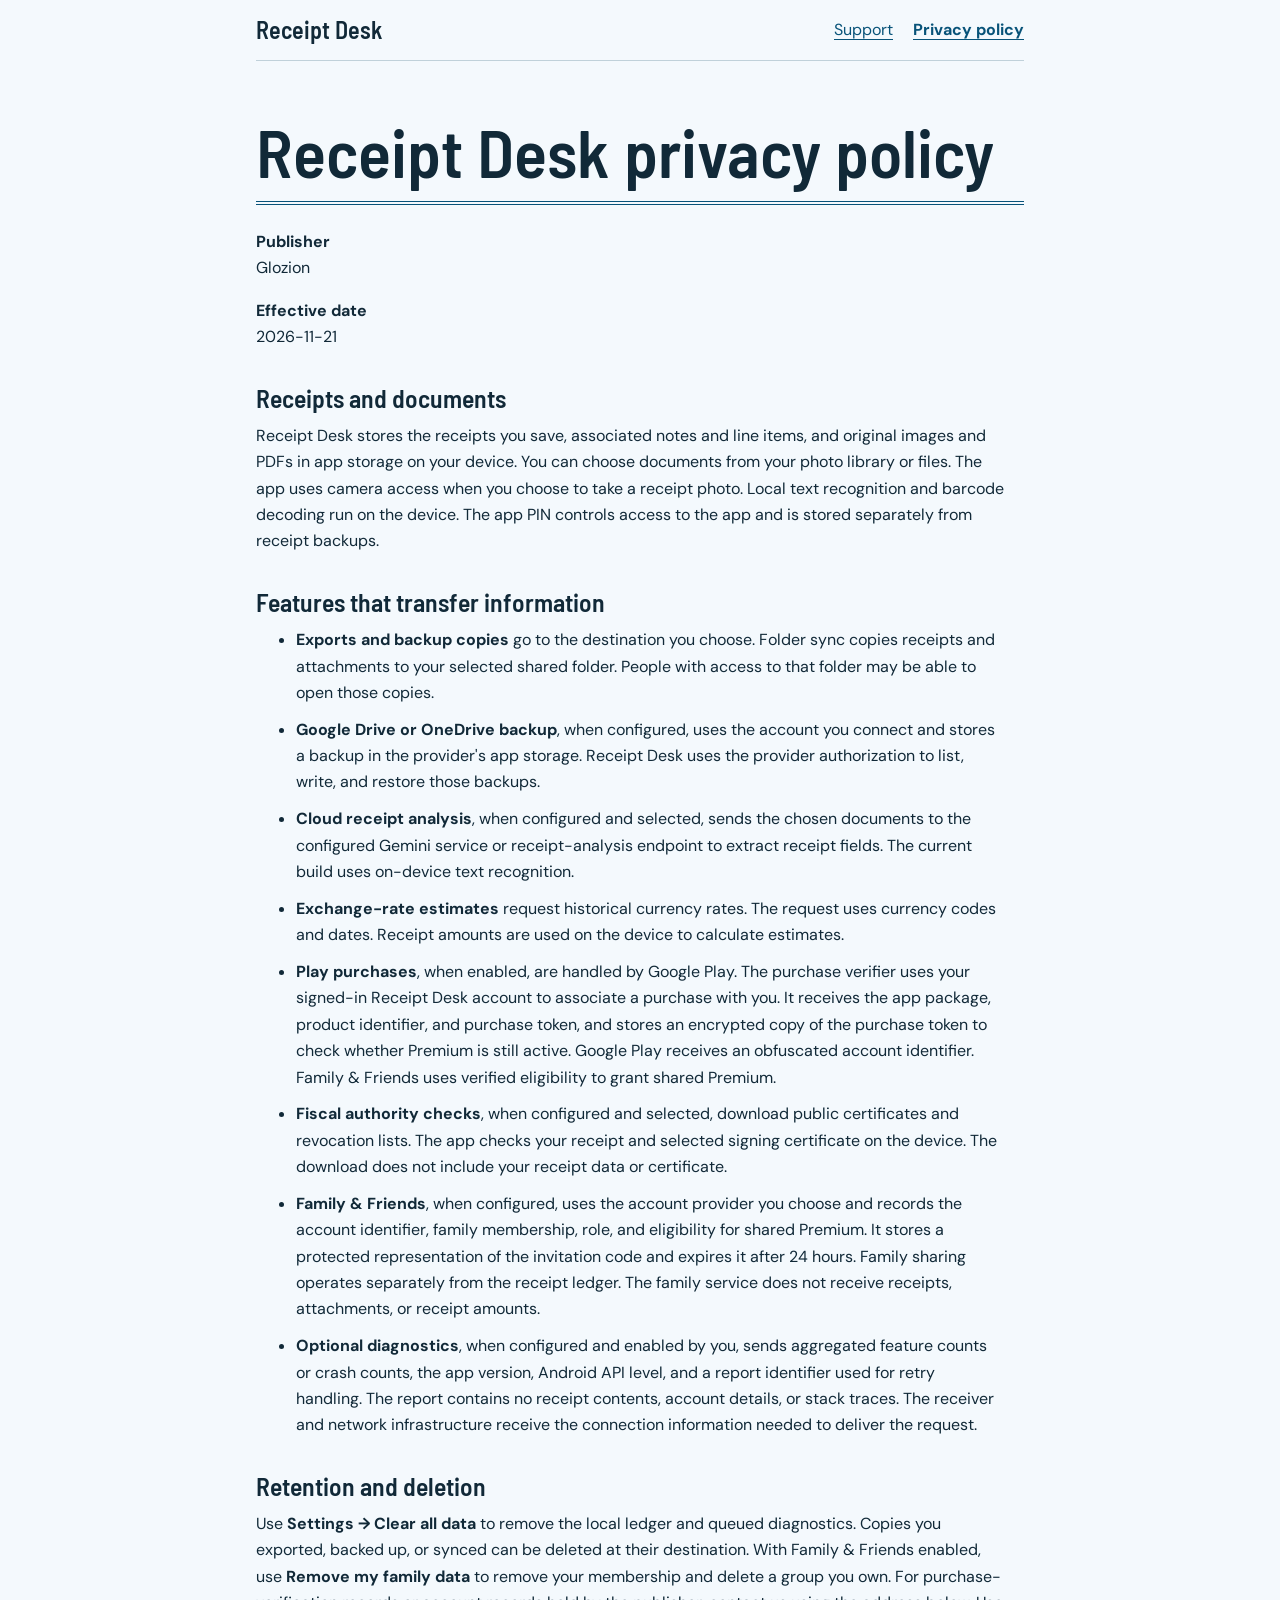
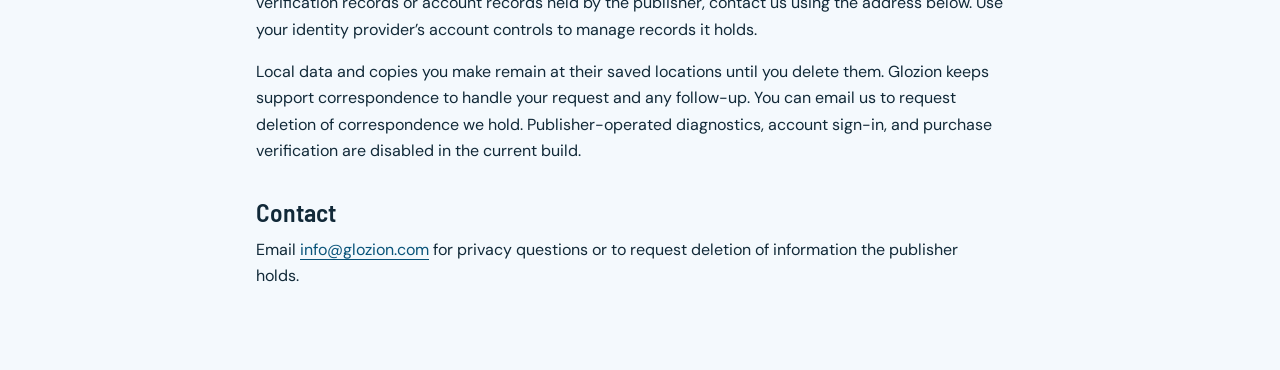
==== privacy.html @ a340acbf "Publish Receipt Desk support and privacy policy" ====
<!doctype html>
<html lang="en">
<head>
  <meta charset="utf-8">
  <meta name="viewport" content="width=device-width, initial-scale=1">
  <title>Receipt Desk privacy policy</title>
  <link rel="stylesheet" href="./page.css">
</head>
<body>
  <a class="skip" href="#content">Skip to content</a>
  <header>
    <span class="brand">Receipt Desk</span>
    <nav aria-label="Receipt Desk information">
      <a href="./support.html">Support</a>
      <a href="./privacy.html" aria-current="page">Privacy policy</a>
    </nav>
  </header>
  <main id="content">
    <h1>Receipt Desk privacy policy</h1>
    <p><strong>Publisher</strong><br>Glozion</p>
    <p><strong>Effective date</strong><br>2026-11-21</p>
    <h2>Receipts and documents</h2>
    <p>Receipt Desk stores the receipts you save, associated notes and line items, and original images and PDFs in app storage on your device. You can choose documents from your photo library or files. The app uses camera access when you choose to take a receipt photo. Local text recognition and barcode decoding run on the device. The app PIN controls access to the app and is stored separately from receipt backups.</p>
    <h2>Features that transfer information</h2>
    <ul><li><strong>Exports and backup copies</strong> go to the destination you choose. Folder sync copies receipts and attachments to your selected shared folder. People with access to that folder may be able to open those copies.</li><li><strong>Google Drive or OneDrive backup</strong>, when configured, uses the account you connect and stores a backup in the provider&#39;s app storage. Receipt Desk uses the provider authorization to list, write, and restore those backups.</li><li><strong>Cloud receipt analysis</strong>, when configured and selected, sends the chosen documents to the configured Gemini service or receipt-analysis endpoint to extract receipt fields. The current build uses on-device text recognition.</li><li><strong>Exchange-rate estimates</strong> request historical currency rates. The request uses currency codes and dates. Receipt amounts are used on the device to calculate estimates.</li><li><strong>Play purchases</strong>, when enabled, are handled by Google Play. The purchase verifier uses your signed-in Receipt Desk account to associate a purchase with you. It receives the app package, product identifier, and purchase token, and stores an encrypted copy of the purchase token to check whether Premium is still active. Google Play receives an obfuscated account identifier. Family &amp; Friends uses verified eligibility to grant shared Premium.</li><li><strong>Fiscal authority checks</strong>, when configured and selected, download public certificates and revocation lists. The app checks your receipt and selected signing certificate on the device. The download does not include your receipt data or certificate.</li><li><strong>Family &amp; Friends</strong>, when configured, uses the account provider you choose and records the account identifier, family membership, role, and eligibility for shared Premium. It stores a protected representation of the invitation code and expires it after 24 hours. Family sharing operates separately from the receipt ledger. The family service does not receive receipts, attachments, or receipt amounts.</li><li><strong>Optional diagnostics</strong>, when configured and enabled by you, sends aggregated feature counts or crash counts, the app version, Android API level, and a report identifier used for retry handling. The report contains no receipt contents, account details, or stack traces. The receiver and network infrastructure receive the connection information needed to deliver the request.</li></ul>
    <h2>Retention and deletion</h2>
    <p>Use <strong>Settings → Clear all data</strong> to remove the local ledger and queued diagnostics. Copies you exported, backed up, or synced can be deleted at their destination. With Family &amp; Friends enabled, use <strong>Remove my family data</strong> to remove your membership and delete a group you own. For purchase-verification records or account records held by the publisher, contact us using the address below. Use your identity provider’s account controls to manage records it holds.</p>
    <p>Local data and copies you make remain at their saved locations until you delete them. Glozion keeps support correspondence to handle your request and any follow-up. You can email us to request deletion of correspondence we hold. Publisher-operated diagnostics, account sign-in, and purchase verification are disabled in the current build.</p>
    <h2>Contact</h2>
    <p>Email <a href="mailto:info@glozion.com">info@glozion.com</a> for privacy questions or to request deletion of information the publisher holds.</p>
  </main>
</body>
</html>
---- page.css ----
@font-face {
  font-family: 'Barlow Semi Condensed';
  src: url('./barlow-semibold.ttf') format('truetype');
  font-weight: 600;
  font-display: swap;
}
@font-face {
  font-family: 'DM Sans';
  src: url('./dm-sans-regular.ttf') format('truetype');
  font-weight: 400;
  font-display: swap;
}
@font-face {
  font-family: 'DM Sans';
  src: url('./dm-sans-bold.ttf') format('truetype');
  font-weight: 700;
  font-display: swap;
}
:root {
  color-scheme: light dark;
  --paper: oklch(98% .007 236);
  --ink: oklch(27% .041 237);
  --muted: oklch(43% .044 237);
  --accent: oklch(42% .091 239);
  --rule: oklch(85% .022 232);
}
@media (prefers-color-scheme: dark) {
  :root {
    --paper: oklch(23% .024 239);
    --ink: oklch(93% .014 238);
    --muted: oklch(78% .034 236);
    --accent: oklch(82% .085 231);
    --rule: oklch(46% .035 239);
  }
}
* { box-sizing: border-box; }
body { margin: 0; background: var(--paper); color: var(--ink); font: 1rem/1.65 'DM Sans', sans-serif; }
a { color: var(--accent); text-underline-offset: .23em; }
a:focus-visible { outline: 2px solid var(--accent); outline-offset: 4px; }
header, main { width: min(100% - 2rem, 48rem); margin-inline: auto; }
header { display: flex; flex-wrap: wrap; justify-content: space-between; align-items: center; gap: 0 .75rem; border-bottom: 1px solid var(--rule); padding-block: .5rem; }
.brand, nav a { display: inline-flex; align-items: center; min-height: 44px; }
.brand, h1, h2 { font-family: 'Barlow Semi Condensed', sans-serif; font-weight: 600; }
.brand { font-size: 1.5rem; color: var(--ink); }
nav { display: flex; flex-wrap: wrap; column-gap: 1.25rem; }
[aria-current='page'] { font-weight: 700; }
main { padding: clamp(1.5rem, 6vw, 3.5rem) 0 4rem; overflow-wrap: anywhere; }
h1 { font-size: clamp(2.8rem, 9vw, 4.25rem); line-height: 1; margin: 0 0 1.5rem; padding-bottom: 1rem; border-bottom: 4px double var(--accent); }
h2 { font-size: 1.6rem; line-height: 1.2; margin: 2rem 0 .6rem; }
p, ul { max-width: 68ch; margin: 0 0 1rem; }
li + li { margin-top: .65rem; }
.skip { position: absolute; left: 1rem; top: -6rem; background: var(--paper); padding: .65rem; }
.skip:focus { top: 1rem; }
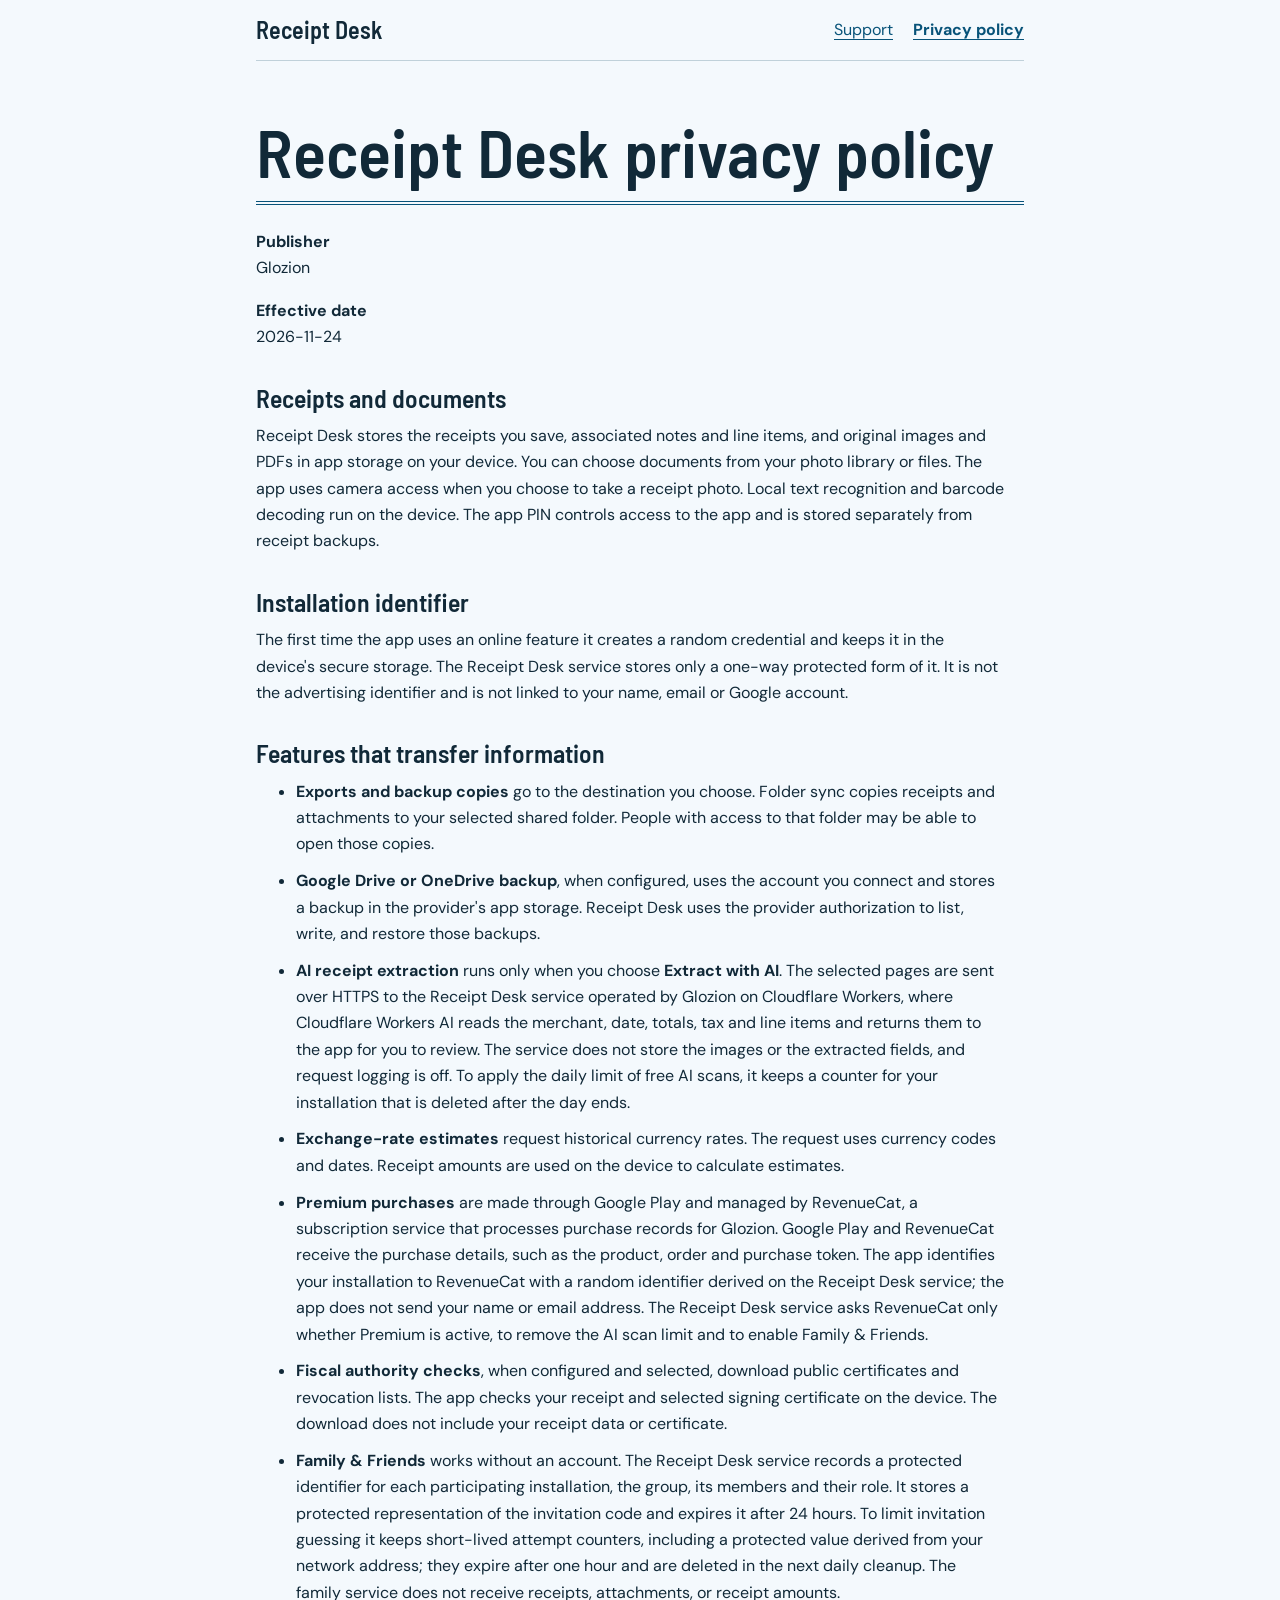
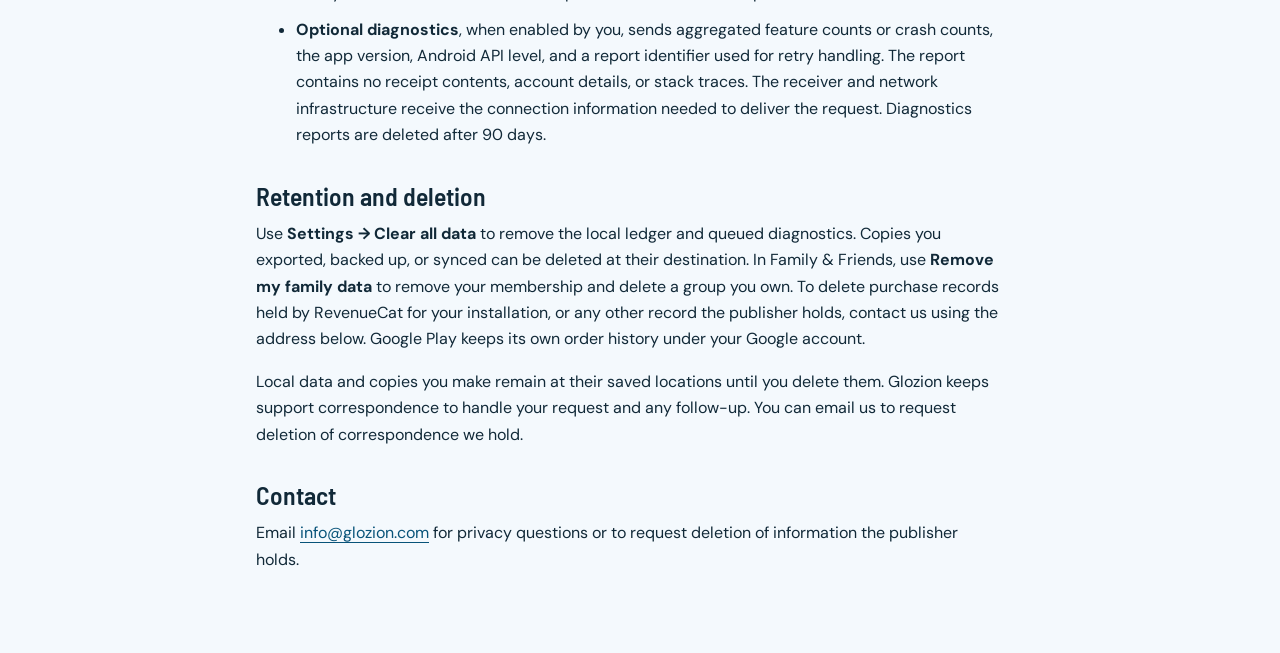
==== commit eac104ed: "Update privacy policy and support for RevenueCat, Cloudflare AI and device-based Family & Friends Co" ====
--- a/privacy.html
+++ b/privacy.html
@@ -18,14 +18,16 @@
   <main id="content">
     <h1>Receipt Desk privacy policy</h1>
     <p><strong>Publisher</strong><br>Glozion</p>
-    <p><strong>Effective date</strong><br>2026-11-21</p>
+    <p><strong>Effective date</strong><br>2026-11-24</p>
     <h2>Receipts and documents</h2>
     <p>Receipt Desk stores the receipts you save, associated notes and line items, and original images and PDFs in app storage on your device. You can choose documents from your photo library or files. The app uses camera access when you choose to take a receipt photo. Local text recognition and barcode decoding run on the device. The app PIN controls access to the app and is stored separately from receipt backups.</p>
+    <h2>Installation identifier</h2>
+    <p>The first time the app uses an online feature it creates a random credential and keeps it in the device&#39;s secure storage. The Receipt Desk service stores only a one-way protected form of it. It is not the advertising identifier and is not linked to your name, email or Google account.</p>
     <h2>Features that transfer information</h2>
-    <ul><li><strong>Exports and backup copies</strong> go to the destination you choose. Folder sync copies receipts and attachments to your selected shared folder. People with access to that folder may be able to open those copies.</li><li><strong>Google Drive or OneDrive backup</strong>, when configured, uses the account you connect and stores a backup in the provider&#39;s app storage. Receipt Desk uses the provider authorization to list, write, and restore those backups.</li><li><strong>Cloud receipt analysis</strong>, when configured and selected, sends the chosen documents to the configured Gemini service or receipt-analysis endpoint to extract receipt fields. The current build uses on-device text recognition.</li><li><strong>Exchange-rate estimates</strong> request historical currency rates. The request uses currency codes and dates. Receipt amounts are used on the device to calculate estimates.</li><li><strong>Play purchases</strong>, when enabled, are handled by Google Play. The purchase verifier uses your signed-in Receipt Desk account to associate a purchase with you. It receives the app package, product identifier, and purchase token, and stores an encrypted copy of the purchase token to check whether Premium is still active. Google Play receives an obfuscated account identifier. Family &amp; Friends uses verified eligibility to grant shared Premium.</li><li><strong>Fiscal authority checks</strong>, when configured and selected, download public certificates and revocation lists. The app checks your receipt and selected signing certificate on the device. The download does not include your receipt data or certificate.</li><li><strong>Family &amp; Friends</strong>, when configured, uses the account provider you choose and records the account identifier, family membership, role, and eligibility for shared Premium. It stores a protected representation of the invitation code and expires it after 24 hours. Family sharing operates separately from the receipt ledger. The family service does not receive receipts, attachments, or receipt amounts.</li><li><strong>Optional diagnostics</strong>, when configured and enabled by you, sends aggregated feature counts or crash counts, the app version, Android API level, and a report identifier used for retry handling. The report contains no receipt contents, account details, or stack traces. The receiver and network infrastructure receive the connection information needed to deliver the request.</li></ul>
+    <ul><li><strong>Exports and backup copies</strong> go to the destination you choose. Folder sync copies receipts and attachments to your selected shared folder. People with access to that folder may be able to open those copies.</li><li><strong>Google Drive or OneDrive backup</strong>, when configured, uses the account you connect and stores a backup in the provider&#39;s app storage. Receipt Desk uses the provider authorization to list, write, and restore those backups.</li><li><strong>AI receipt extraction</strong> runs only when you choose <strong>Extract with AI</strong>. The selected pages are sent over HTTPS to the Receipt Desk service operated by Glozion on Cloudflare Workers, where Cloudflare Workers AI reads the merchant, date, totals, tax and line items and returns them to the app for you to review. The service does not store the images or the extracted fields, and request logging is off. To apply the daily limit of free AI scans, it keeps a counter for your installation that is deleted after the day ends.</li><li><strong>Exchange-rate estimates</strong> request historical currency rates. The request uses currency codes and dates. Receipt amounts are used on the device to calculate estimates.</li><li><strong>Premium purchases</strong> are made through Google Play and managed by RevenueCat, a subscription service that processes purchase records for Glozion. Google Play and RevenueCat receive the purchase details, such as the product, order and purchase token. The app identifies your installation to RevenueCat with a random identifier derived on the Receipt Desk service; the app does not send your name or email address. The Receipt Desk service asks RevenueCat only whether Premium is active, to remove the AI scan limit and to enable Family &amp; Friends.</li><li><strong>Fiscal authority checks</strong>, when configured and selected, download public certificates and revocation lists. The app checks your receipt and selected signing certificate on the device. The download does not include your receipt data or certificate.</li><li><strong>Family &amp; Friends</strong> works without an account. The Receipt Desk service records a protected identifier for each participating installation, the group, its members and their role. It stores a protected representation of the invitation code and expires it after 24 hours. To limit invitation guessing it keeps short-lived attempt counters, including a protected value derived from your network address; they expire after one hour and are deleted in the next daily cleanup. The family service does not receive receipts, attachments, or receipt amounts.</li><li><strong>Optional diagnostics</strong>, when enabled by you, sends aggregated feature counts or crash counts, the app version, Android API level, and a report identifier used for retry handling. The report contains no receipt contents, account details, or stack traces. The receiver and network infrastructure receive the connection information needed to deliver the request. Diagnostics reports are deleted after 90 days.</li></ul>
     <h2>Retention and deletion</h2>
-    <p>Use <strong>Settings → Clear all data</strong> to remove the local ledger and queued diagnostics. Copies you exported, backed up, or synced can be deleted at their destination. With Family &amp; Friends enabled, use <strong>Remove my family data</strong> to remove your membership and delete a group you own. For purchase-verification records or account records held by the publisher, contact us using the address below. Use your identity provider’s account controls to manage records it holds.</p>
-    <p>Local data and copies you make remain at their saved locations until you delete them. Glozion keeps support correspondence to handle your request and any follow-up. You can email us to request deletion of correspondence we hold. Publisher-operated diagnostics, account sign-in, and purchase verification are disabled in the current build.</p>
+    <p>Use <strong>Settings → Clear all data</strong> to remove the local ledger and queued diagnostics. Copies you exported, backed up, or synced can be deleted at their destination. In Family &amp; Friends, use <strong>Remove my family data</strong> to remove your membership and delete a group you own. To delete purchase records held by RevenueCat for your installation, or any other record the publisher holds, contact us using the address below. Google Play keeps its own order history under your Google account.</p>
+    <p>Local data and copies you make remain at their saved locations until you delete them. Glozion keeps support correspondence to handle your request and any follow-up. You can email us to request deletion of correspondence we hold.</p>
     <h2>Contact</h2>
     <p>Email <a href="mailto:info@glozion.com">info@glozion.com</a> for privacy questions or to request deletion of information the publisher holds.</p>
   </main>
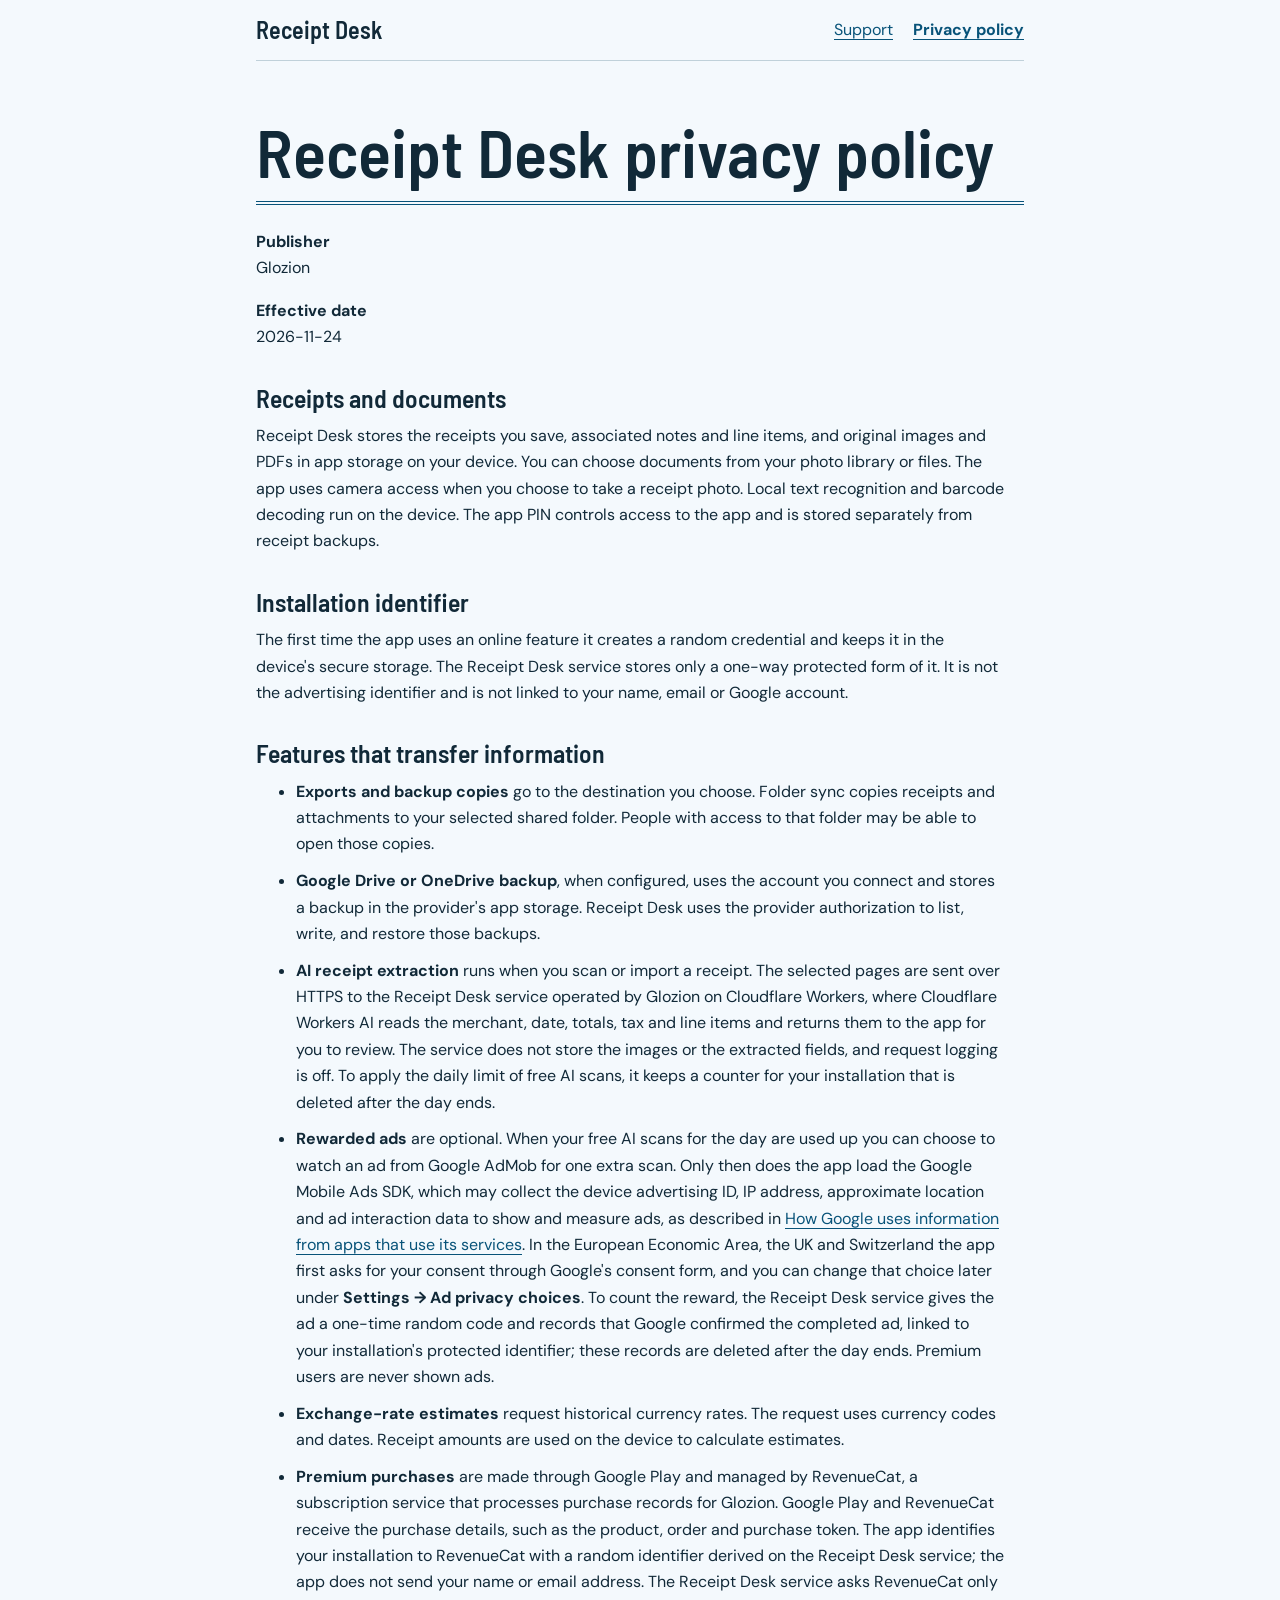
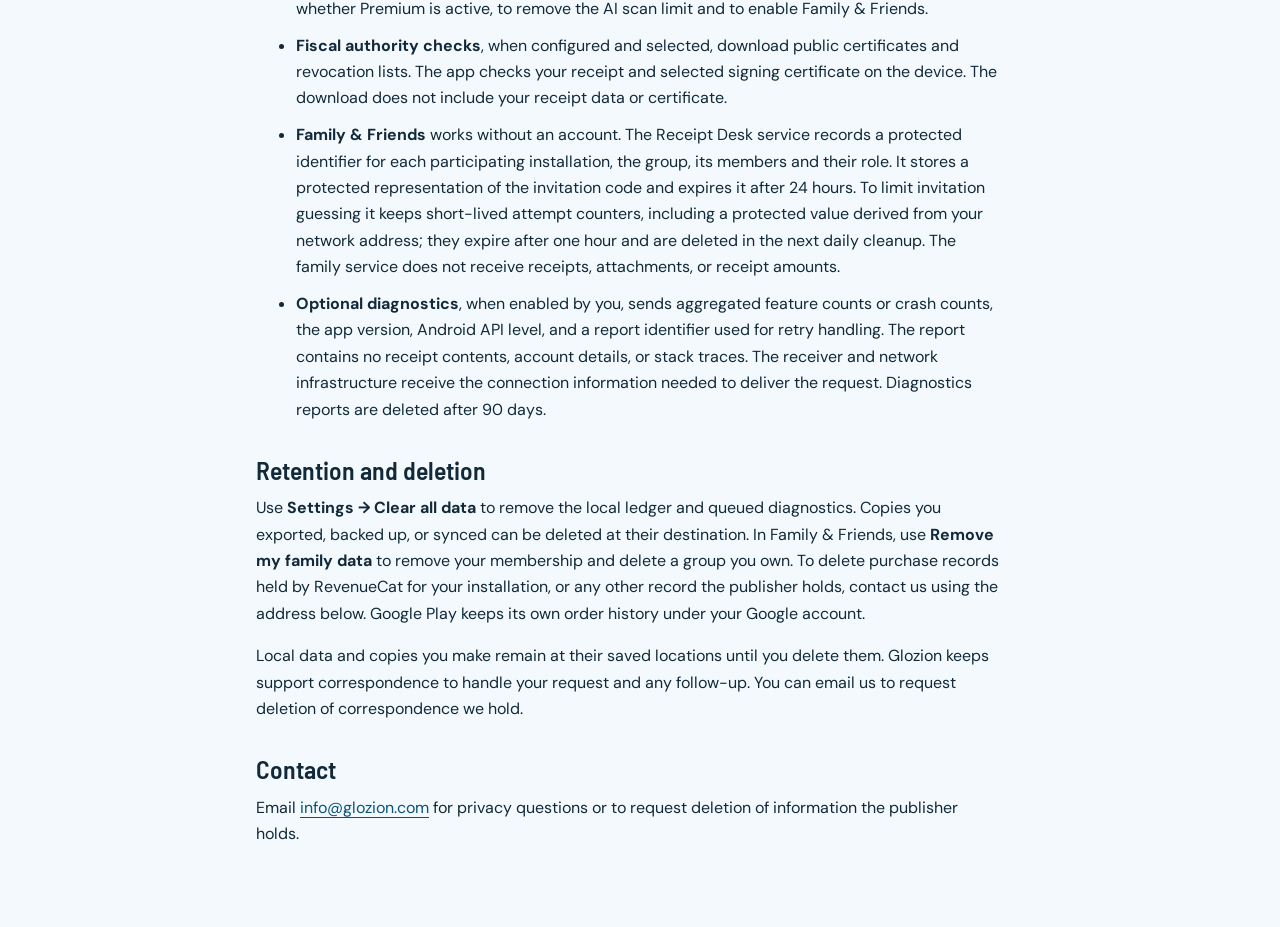
==== commit 7920898c: "Privacy policy: optional rewarded ads and automatic AI scanning Co-Authored-By: Claude Opus 5.5 <nor" ====
--- a/privacy.html
+++ b/privacy.html
@@ -24,7 +24,7 @@
     <h2>Installation identifier</h2>
     <p>The first time the app uses an online feature it creates a random credential and keeps it in the device&#39;s secure storage. The Receipt Desk service stores only a one-way protected form of it. It is not the advertising identifier and is not linked to your name, email or Google account.</p>
     <h2>Features that transfer information</h2>
-    <ul><li><strong>Exports and backup copies</strong> go to the destination you choose. Folder sync copies receipts and attachments to your selected shared folder. People with access to that folder may be able to open those copies.</li><li><strong>Google Drive or OneDrive backup</strong>, when configured, uses the account you connect and stores a backup in the provider&#39;s app storage. Receipt Desk uses the provider authorization to list, write, and restore those backups.</li><li><strong>AI receipt extraction</strong> runs only when you choose <strong>Extract with AI</strong>. The selected pages are sent over HTTPS to the Receipt Desk service operated by Glozion on Cloudflare Workers, where Cloudflare Workers AI reads the merchant, date, totals, tax and line items and returns them to the app for you to review. The service does not store the images or the extracted fields, and request logging is off. To apply the daily limit of free AI scans, it keeps a counter for your installation that is deleted after the day ends.</li><li><strong>Exchange-rate estimates</strong> request historical currency rates. The request uses currency codes and dates. Receipt amounts are used on the device to calculate estimates.</li><li><strong>Premium purchases</strong> are made through Google Play and managed by RevenueCat, a subscription service that processes purchase records for Glozion. Google Play and RevenueCat receive the purchase details, such as the product, order and purchase token. The app identifies your installation to RevenueCat with a random identifier derived on the Receipt Desk service; the app does not send your name or email address. The Receipt Desk service asks RevenueCat only whether Premium is active, to remove the AI scan limit and to enable Family &amp; Friends.</li><li><strong>Fiscal authority checks</strong>, when configured and selected, download public certificates and revocation lists. The app checks your receipt and selected signing certificate on the device. The download does not include your receipt data or certificate.</li><li><strong>Family &amp; Friends</strong> works without an account. The Receipt Desk service records a protected identifier for each participating installation, the group, its members and their role. It stores a protected representation of the invitation code and expires it after 24 hours. To limit invitation guessing it keeps short-lived attempt counters, including a protected value derived from your network address; they expire after one hour and are deleted in the next daily cleanup. The family service does not receive receipts, attachments, or receipt amounts.</li><li><strong>Optional diagnostics</strong>, when enabled by you, sends aggregated feature counts or crash counts, the app version, Android API level, and a report identifier used for retry handling. The report contains no receipt contents, account details, or stack traces. The receiver and network infrastructure receive the connection information needed to deliver the request. Diagnostics reports are deleted after 90 days.</li></ul>
+    <ul><li><strong>Exports and backup copies</strong> go to the destination you choose. Folder sync copies receipts and attachments to your selected shared folder. People with access to that folder may be able to open those copies.</li><li><strong>Google Drive or OneDrive backup</strong>, when configured, uses the account you connect and stores a backup in the provider&#39;s app storage. Receipt Desk uses the provider authorization to list, write, and restore those backups.</li><li><strong>AI receipt extraction</strong> runs when you scan or import a receipt. The selected pages are sent over HTTPS to the Receipt Desk service operated by Glozion on Cloudflare Workers, where Cloudflare Workers AI reads the merchant, date, totals, tax and line items and returns them to the app for you to review. The service does not store the images or the extracted fields, and request logging is off. To apply the daily limit of free AI scans, it keeps a counter for your installation that is deleted after the day ends.</li><li><strong>Rewarded ads</strong> are optional. When your free AI scans for the day are used up you can choose to watch an ad from Google AdMob for one extra scan. Only then does the app load the Google Mobile Ads SDK, which may collect the device advertising ID, IP address, approximate location and ad interaction data to show and measure ads, as described in <a href="https://policies.google.com/technologies/partner-sites">How Google uses information from apps that use its services</a>. In the European Economic Area, the UK and Switzerland the app first asks for your consent through Google's consent form, and you can change that choice later under <strong>Settings → Ad privacy choices</strong>. To count the reward, the Receipt Desk service gives the ad a one-time random code and records that Google confirmed the completed ad, linked to your installation's protected identifier; these records are deleted after the day ends. Premium users are never shown ads.</li><li><strong>Exchange-rate estimates</strong> request historical currency rates. The request uses currency codes and dates. Receipt amounts are used on the device to calculate estimates.</li><li><strong>Premium purchases</strong> are made through Google Play and managed by RevenueCat, a subscription service that processes purchase records for Glozion. Google Play and RevenueCat receive the purchase details, such as the product, order and purchase token. The app identifies your installation to RevenueCat with a random identifier derived on the Receipt Desk service; the app does not send your name or email address. The Receipt Desk service asks RevenueCat only whether Premium is active, to remove the AI scan limit and to enable Family &amp; Friends.</li><li><strong>Fiscal authority checks</strong>, when configured and selected, download public certificates and revocation lists. The app checks your receipt and selected signing certificate on the device. The download does not include your receipt data or certificate.</li><li><strong>Family &amp; Friends</strong> works without an account. The Receipt Desk service records a protected identifier for each participating installation, the group, its members and their role. It stores a protected representation of the invitation code and expires it after 24 hours. To limit invitation guessing it keeps short-lived attempt counters, including a protected value derived from your network address; they expire after one hour and are deleted in the next daily cleanup. The family service does not receive receipts, attachments, or receipt amounts.</li><li><strong>Optional diagnostics</strong>, when enabled by you, sends aggregated feature counts or crash counts, the app version, Android API level, and a report identifier used for retry handling. The report contains no receipt contents, account details, or stack traces. The receiver and network infrastructure receive the connection information needed to deliver the request. Diagnostics reports are deleted after 90 days.</li></ul>
     <h2>Retention and deletion</h2>
     <p>Use <strong>Settings → Clear all data</strong> to remove the local ledger and queued diagnostics. Copies you exported, backed up, or synced can be deleted at their destination. In Family &amp; Friends, use <strong>Remove my family data</strong> to remove your membership and delete a group you own. To delete purchase records held by RevenueCat for your installation, or any other record the publisher holds, contact us using the address below. Google Play keeps its own order history under your Google account.</p>
     <p>Local data and copies you make remain at their saved locations until you delete them. Glozion keeps support correspondence to handle your request and any follow-up. You can email us to request deletion of correspondence we hold.</p>
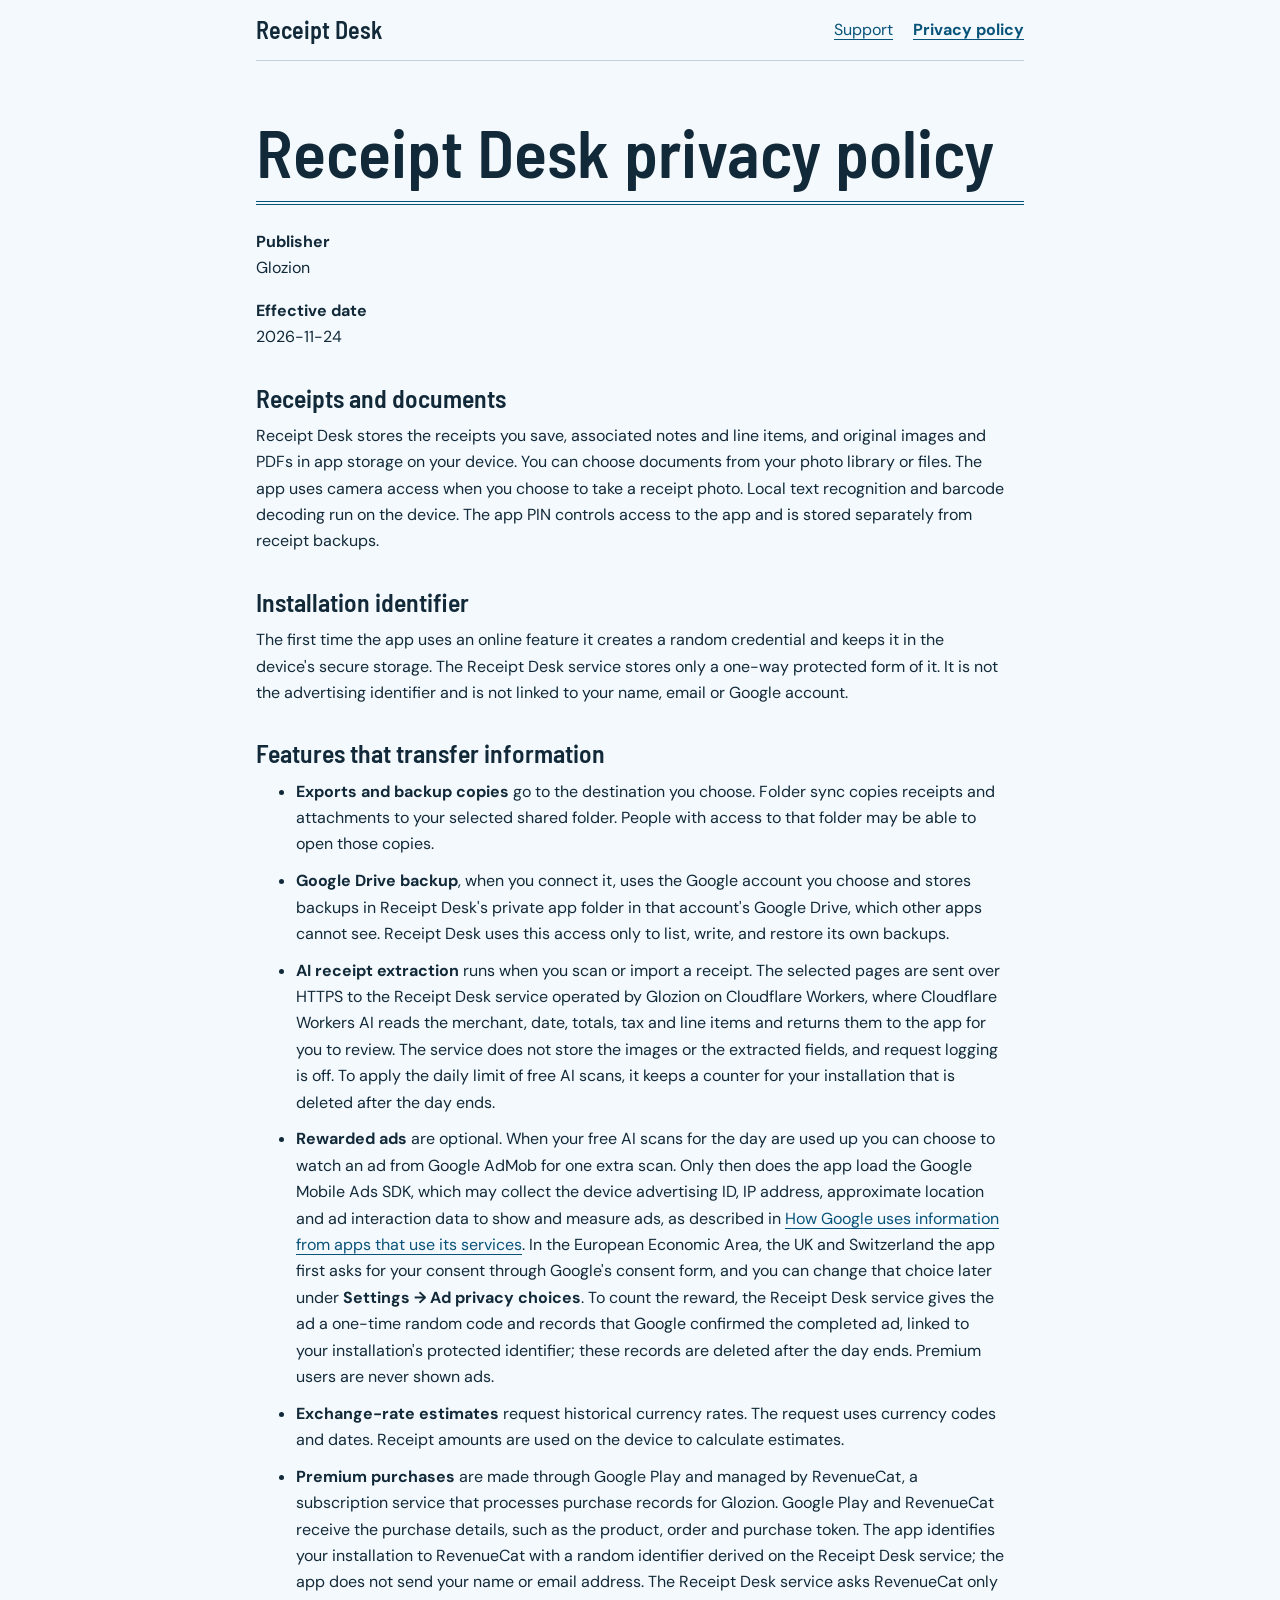
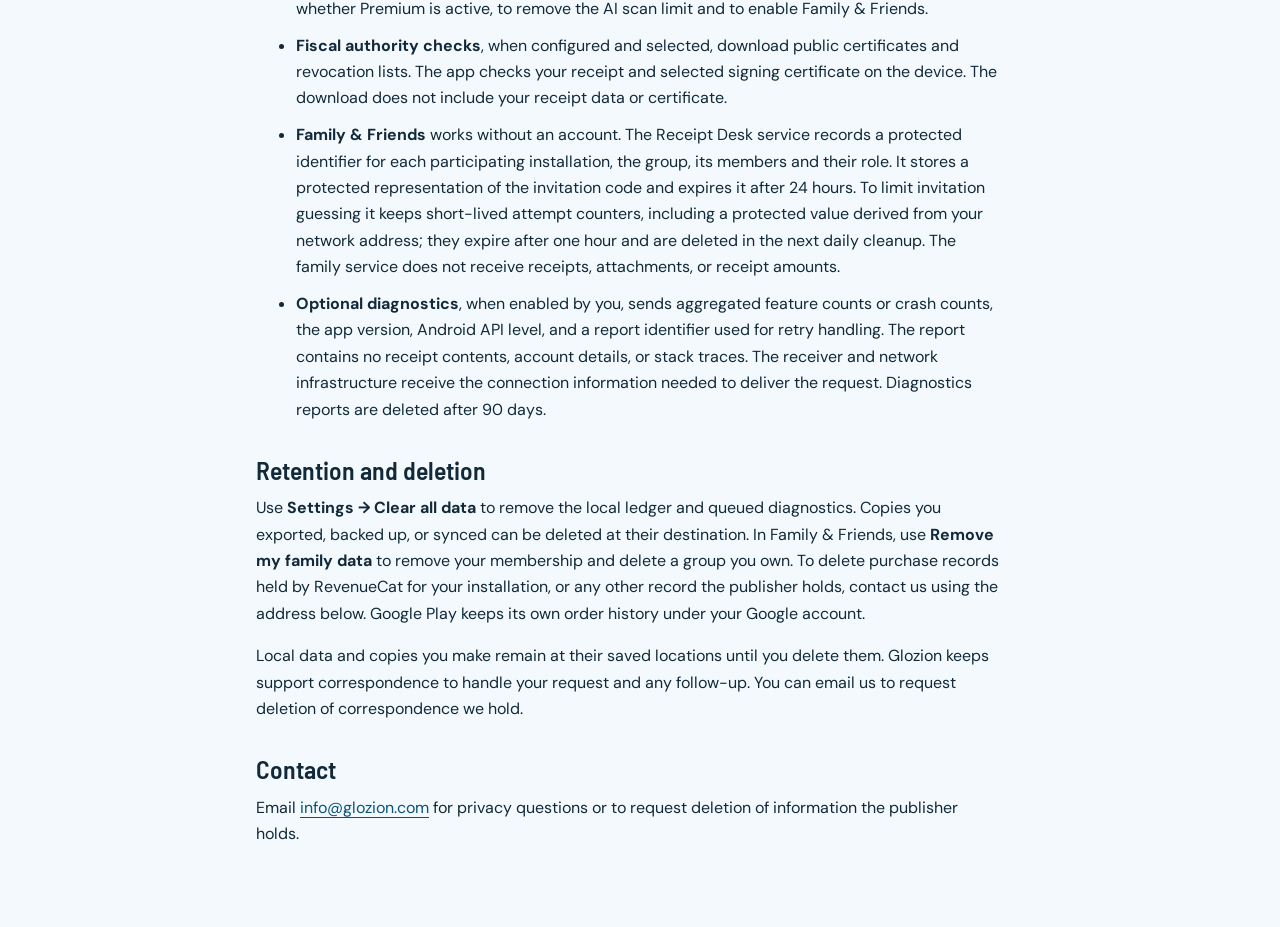
==== commit c4d75b66: "Privacy policy: Google Drive is the only cloud backup OneDrive backup is not offered (no Microsoft a" ====
--- a/privacy.html
+++ b/privacy.html
@@ -24,7 +24,7 @@
     <h2>Installation identifier</h2>
     <p>The first time the app uses an online feature it creates a random credential and keeps it in the device&#39;s secure storage. The Receipt Desk service stores only a one-way protected form of it. It is not the advertising identifier and is not linked to your name, email or Google account.</p>
     <h2>Features that transfer information</h2>
-    <ul><li><strong>Exports and backup copies</strong> go to the destination you choose. Folder sync copies receipts and attachments to your selected shared folder. People with access to that folder may be able to open those copies.</li><li><strong>Google Drive or OneDrive backup</strong>, when configured, uses the account you connect and stores a backup in the provider&#39;s app storage. Receipt Desk uses the provider authorization to list, write, and restore those backups.</li><li><strong>AI receipt extraction</strong> runs when you scan or import a receipt. The selected pages are sent over HTTPS to the Receipt Desk service operated by Glozion on Cloudflare Workers, where Cloudflare Workers AI reads the merchant, date, totals, tax and line items and returns them to the app for you to review. The service does not store the images or the extracted fields, and request logging is off. To apply the daily limit of free AI scans, it keeps a counter for your installation that is deleted after the day ends.</li><li><strong>Rewarded ads</strong> are optional. When your free AI scans for the day are used up you can choose to watch an ad from Google AdMob for one extra scan. Only then does the app load the Google Mobile Ads SDK, which may collect the device advertising ID, IP address, approximate location and ad interaction data to show and measure ads, as described in <a href="https://policies.google.com/technologies/partner-sites">How Google uses information from apps that use its services</a>. In the European Economic Area, the UK and Switzerland the app first asks for your consent through Google's consent form, and you can change that choice later under <strong>Settings → Ad privacy choices</strong>. To count the reward, the Receipt Desk service gives the ad a one-time random code and records that Google confirmed the completed ad, linked to your installation's protected identifier; these records are deleted after the day ends. Premium users are never shown ads.</li><li><strong>Exchange-rate estimates</strong> request historical currency rates. The request uses currency codes and dates. Receipt amounts are used on the device to calculate estimates.</li><li><strong>Premium purchases</strong> are made through Google Play and managed by RevenueCat, a subscription service that processes purchase records for Glozion. Google Play and RevenueCat receive the purchase details, such as the product, order and purchase token. The app identifies your installation to RevenueCat with a random identifier derived on the Receipt Desk service; the app does not send your name or email address. The Receipt Desk service asks RevenueCat only whether Premium is active, to remove the AI scan limit and to enable Family &amp; Friends.</li><li><strong>Fiscal authority checks</strong>, when configured and selected, download public certificates and revocation lists. The app checks your receipt and selected signing certificate on the device. The download does not include your receipt data or certificate.</li><li><strong>Family &amp; Friends</strong> works without an account. The Receipt Desk service records a protected identifier for each participating installation, the group, its members and their role. It stores a protected representation of the invitation code and expires it after 24 hours. To limit invitation guessing it keeps short-lived attempt counters, including a protected value derived from your network address; they expire after one hour and are deleted in the next daily cleanup. The family service does not receive receipts, attachments, or receipt amounts.</li><li><strong>Optional diagnostics</strong>, when enabled by you, sends aggregated feature counts or crash counts, the app version, Android API level, and a report identifier used for retry handling. The report contains no receipt contents, account details, or stack traces. The receiver and network infrastructure receive the connection information needed to deliver the request. Diagnostics reports are deleted after 90 days.</li></ul>
+    <ul><li><strong>Exports and backup copies</strong> go to the destination you choose. Folder sync copies receipts and attachments to your selected shared folder. People with access to that folder may be able to open those copies.</li><li><strong>Google Drive backup</strong>, when you connect it, uses the Google account you choose and stores backups in Receipt Desk&#39;s private app folder in that account&#39;s Google Drive, which other apps cannot see. Receipt Desk uses this access only to list, write, and restore its own backups.</li><li><strong>AI receipt extraction</strong> runs when you scan or import a receipt. The selected pages are sent over HTTPS to the Receipt Desk service operated by Glozion on Cloudflare Workers, where Cloudflare Workers AI reads the merchant, date, totals, tax and line items and returns them to the app for you to review. The service does not store the images or the extracted fields, and request logging is off. To apply the daily limit of free AI scans, it keeps a counter for your installation that is deleted after the day ends.</li><li><strong>Rewarded ads</strong> are optional. When your free AI scans for the day are used up you can choose to watch an ad from Google AdMob for one extra scan. Only then does the app load the Google Mobile Ads SDK, which may collect the device advertising ID, IP address, approximate location and ad interaction data to show and measure ads, as described in <a href="https://policies.google.com/technologies/partner-sites">How Google uses information from apps that use its services</a>. In the European Economic Area, the UK and Switzerland the app first asks for your consent through Google's consent form, and you can change that choice later under <strong>Settings → Ad privacy choices</strong>. To count the reward, the Receipt Desk service gives the ad a one-time random code and records that Google confirmed the completed ad, linked to your installation's protected identifier; these records are deleted after the day ends. Premium users are never shown ads.</li><li><strong>Exchange-rate estimates</strong> request historical currency rates. The request uses currency codes and dates. Receipt amounts are used on the device to calculate estimates.</li><li><strong>Premium purchases</strong> are made through Google Play and managed by RevenueCat, a subscription service that processes purchase records for Glozion. Google Play and RevenueCat receive the purchase details, such as the product, order and purchase token. The app identifies your installation to RevenueCat with a random identifier derived on the Receipt Desk service; the app does not send your name or email address. The Receipt Desk service asks RevenueCat only whether Premium is active, to remove the AI scan limit and to enable Family &amp; Friends.</li><li><strong>Fiscal authority checks</strong>, when configured and selected, download public certificates and revocation lists. The app checks your receipt and selected signing certificate on the device. The download does not include your receipt data or certificate.</li><li><strong>Family &amp; Friends</strong> works without an account. The Receipt Desk service records a protected identifier for each participating installation, the group, its members and their role. It stores a protected representation of the invitation code and expires it after 24 hours. To limit invitation guessing it keeps short-lived attempt counters, including a protected value derived from your network address; they expire after one hour and are deleted in the next daily cleanup. The family service does not receive receipts, attachments, or receipt amounts.</li><li><strong>Optional diagnostics</strong>, when enabled by you, sends aggregated feature counts or crash counts, the app version, Android API level, and a report identifier used for retry handling. The report contains no receipt contents, account details, or stack traces. The receiver and network infrastructure receive the connection information needed to deliver the request. Diagnostics reports are deleted after 90 days.</li></ul>
     <h2>Retention and deletion</h2>
     <p>Use <strong>Settings → Clear all data</strong> to remove the local ledger and queued diagnostics. Copies you exported, backed up, or synced can be deleted at their destination. In Family &amp; Friends, use <strong>Remove my family data</strong> to remove your membership and delete a group you own. To delete purchase records held by RevenueCat for your installation, or any other record the publisher holds, contact us using the address below. Google Play keeps its own order history under your Google account.</p>
     <p>Local data and copies you make remain at their saved locations until you delete them. Glozion keeps support correspondence to handle your request and any follow-up. You can email us to request deletion of correspondence we hold.</p>
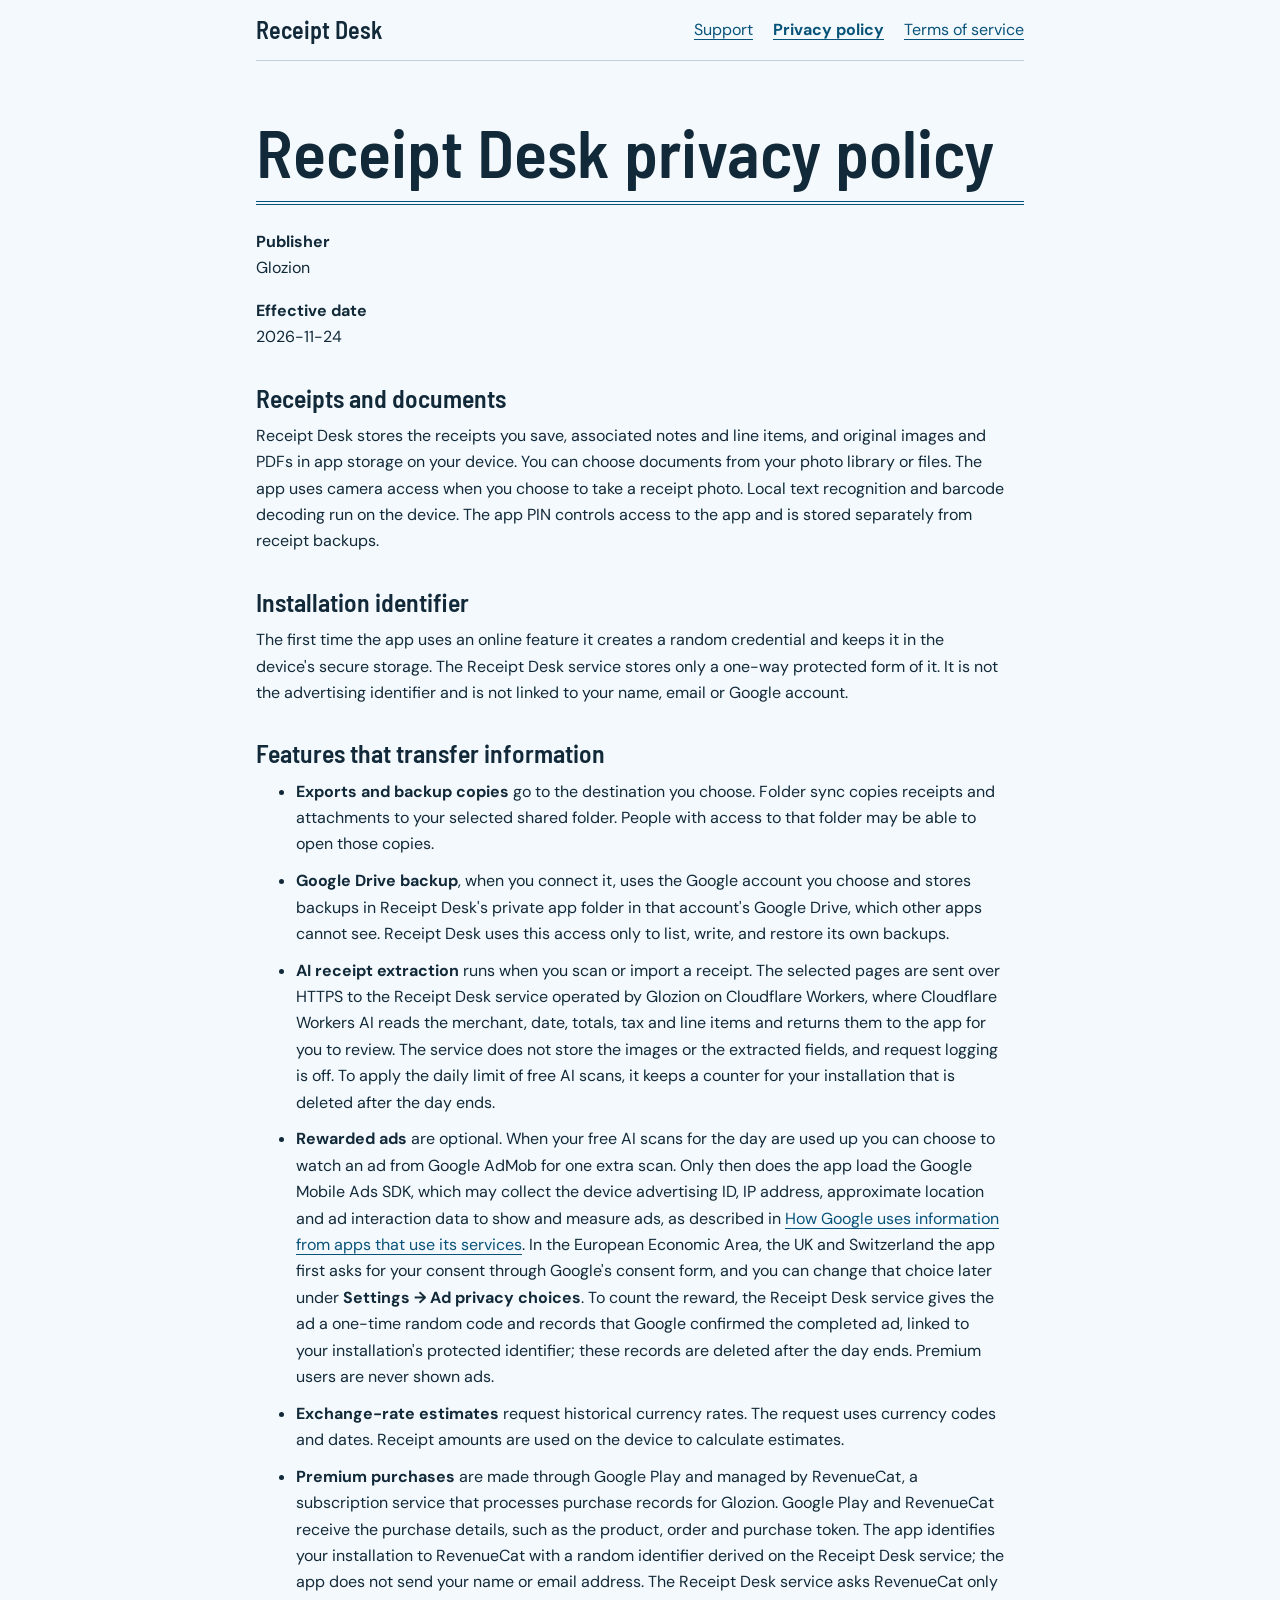
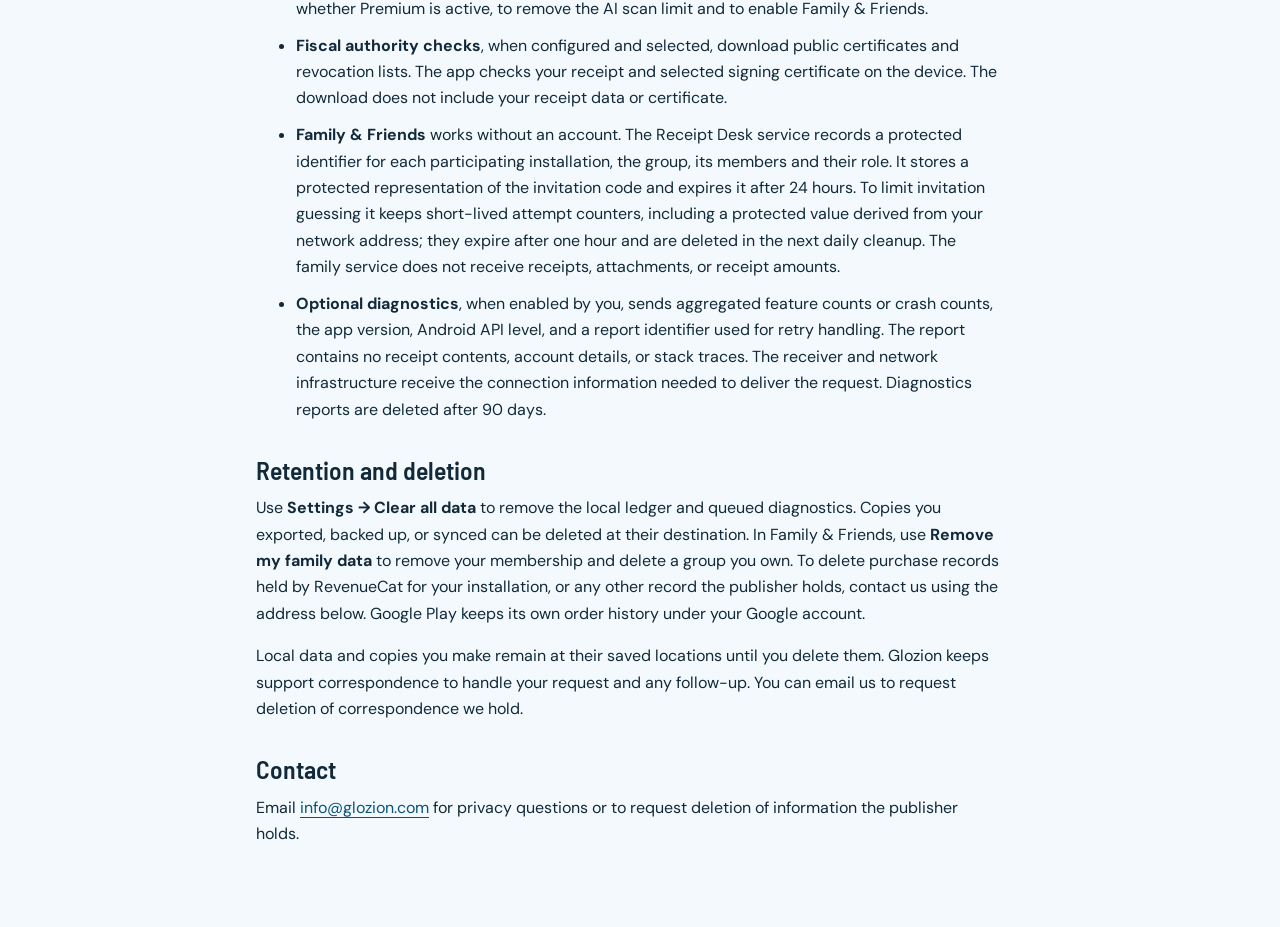
==== commit c957fce5: "Add terms of service and link it from every page Covers AI extraction accuracy, free scans and rewar" ====
--- a/privacy.html
+++ b/privacy.html
@@ -13,6 +13,7 @@
     <nav aria-label="Receipt Desk information">
       <a href="./support.html">Support</a>
       <a href="./privacy.html" aria-current="page">Privacy policy</a>
+      <a href="./terms.html">Terms of service</a>
     </nav>
   </header>
   <main id="content">
